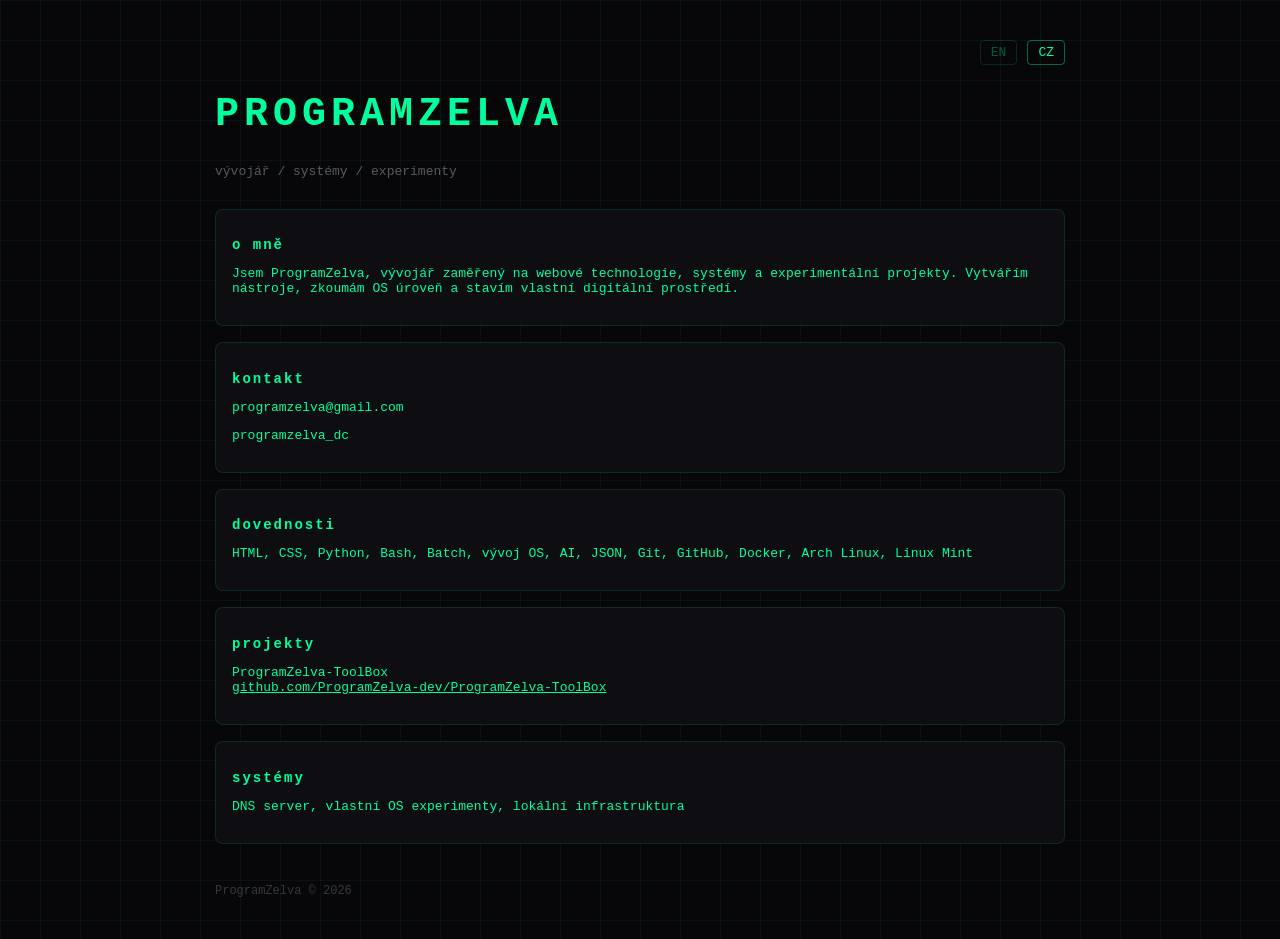
==== index.cs.html @ 8b7c7d7e "Add initial HTML structure for index.cs.html2.0" ====
<!DOCTYPE html>
<html lang="cs">
<head>
  <meta charset="UTF-8">
  <title>ProgramZelva</title>
  <link rel="stylesheet" href="style.css">
</head>

<body>

<div class="bg"></div>

<div class="container">

  <div class="topbar">
    <a href="index.html">EN</a>
    <a href="index.cs.html" class="active">CZ</a>
  </div>

  <header>
    <h1>PROGRAMZELVA</h1>
    <p class="subtitle">vývojář / systémy / experimenty</p>
  </header>

  <section class="card">
    <h2>o mně</h2>
    <p>
      Jsem ProgramZelva, vývojář zaměřený na webové technologie, systémy a experimentální projekty.
      Vytvářím nástroje, zkoumám OS úroveň a stavím vlastní digitální prostředí.
    </p>
  </section>

  <section class="card">
    <h2>kontakt</h2>
    <p>programzelva@gmail.com</p>
    <p>programzelva_dc</p>
  </section>

  <section class="card">
    <h2>dovednosti</h2>
    <p>
      HTML, CSS, Python, Bash, Batch, vývoj OS, AI, JSON, Git, GitHub, Docker,
      Arch Linux, Linux Mint
    </p>
  </section>

  <section class="card">
    <h2>projekty</h2>
    <p>
      ProgramZelva-ToolBox<br>
      <a href="https://github.com/ProgramZelva-dev/ProgramZelva-ToolBox">
        github.com/ProgramZelva-dev/ProgramZelva-ToolBox
      </a>
    </p>
  </section>

  <section class="card">
    <h2>systémy</h2>
    <p>DNS server, vlastní OS experimenty, lokální infrastruktura</p>
  </section>

  <footer>
    ProgramZelva © 2026
  </footer>

</div>

</body>
</html>
---- style.css ----
body {
  margin: 0;
  font-family: monospace;
  background: #07070a;
  color: #00ff9d;
  overflow-x: hidden;
}

/* animated background grid */
.bg {
  position: fixed;
  width: 200%;
  height: 200%;
  background: linear-gradient(rgba(0,255,157,0.05) 1px, transparent 1px),
              linear-gradient(90deg, rgba(0,255,157,0.05) 1px, transparent 1px);
  background-size: 40px 40px;
  animation: move 20s linear infinite;
  z-index: -1;
}

@keyframes move {
  from { transform: translate(0,0); }
  to { transform: translate(-40px,-40px); }
}

/* layout */
.container {
  max-width: 850px;
  margin: auto;
  padding: 40px 20px;
}

/* top language switch */
.topbar {
  display: flex;
  justify-content: flex-end;
  gap: 10px;
  margin-bottom: 20px;
}

.topbar a {
  color: #00ff9d55;
  text-decoration: none;
  border: 1px solid #00ff9d22;
  padding: 4px 10px;
  border-radius: 4px;
}

.topbar a.active {
  color: #00ff9d;
  border-color: #00ff9d66;
}

/* header */
h1 {
  font-size: 40px;
  letter-spacing: 5px;
}

.subtitle {
  color: #ffffff55;
  margin-bottom: 30px;
}

/* cards */
.card {
  border: 1px solid #00ff9d22;
  background: rgba(15,15,20,0.8);
  padding: 16px;
  margin-bottom: 16px;
  border-radius: 8px;
  transition: 0.2s;
}

.card:hover {
  border-color: #00ff9d66;
  transform: translateY(-2px);
}

h2 {
  font-size: 14px;
  letter-spacing: 2px;
}

/* links */
a {
  color: #00ff9d;
}

/* footer */
footer {
  margin-top: 40px;
  color: #ffffff33;
  font-size: 12px;
}

/* mobile */
@media (max-width: 600px) {
  h1 {
    font-size: 28px;
  }

  .container {
    padding: 20px;
  }

  .card {
    padding: 12px;
  }
}
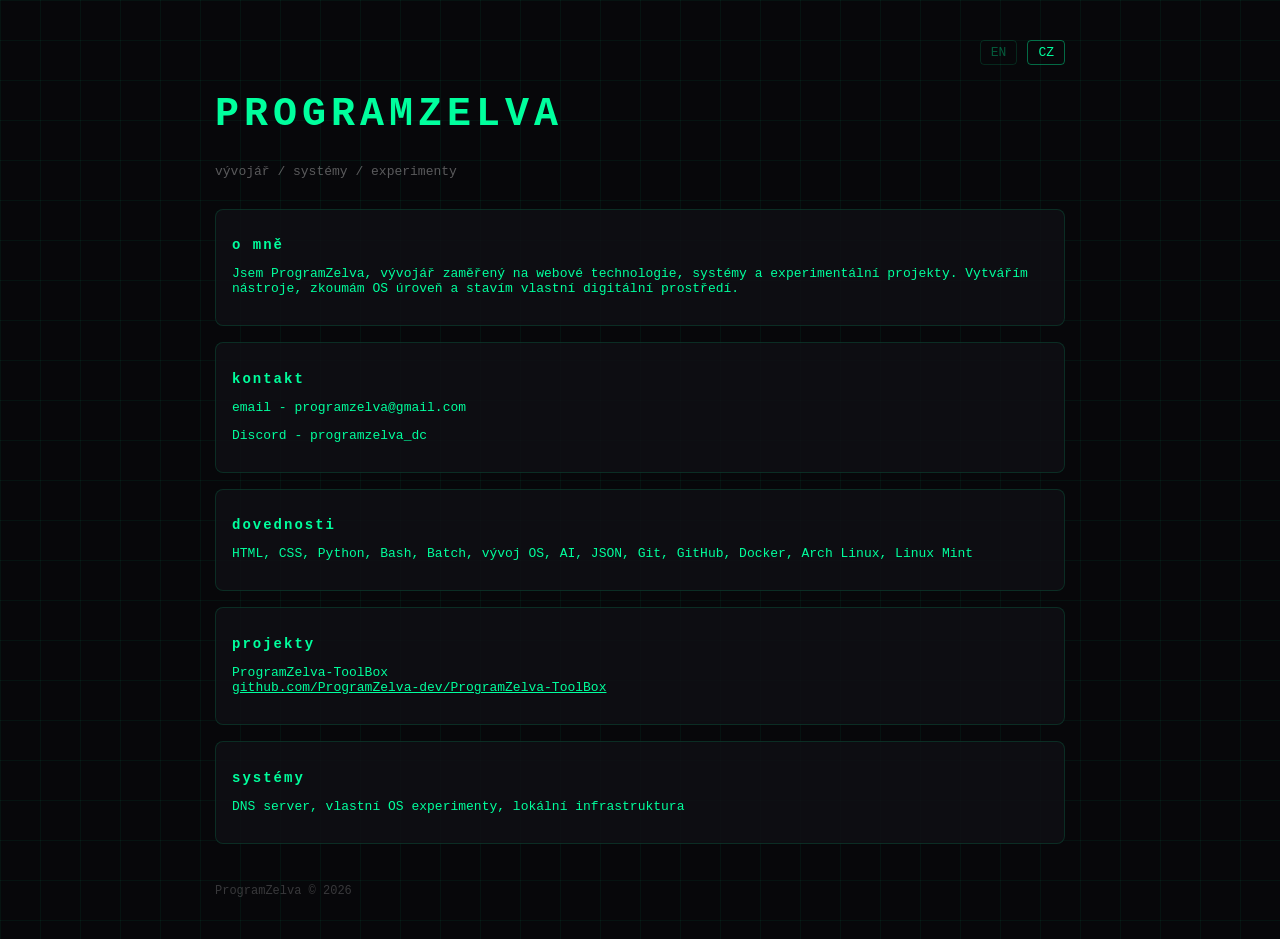
==== commit c448eb9a: "Update contact information format in index.cs.html" ====
--- a/index.cs.html
+++ b/index.cs.html
@@ -32,8 +32,8 @@
 
   <section class="card">
     <h2>kontakt</h2>
-    <p>programzelva@gmail.com</p>
-    <p>programzelva_dc</p>
+    <p>email - programzelva@gmail.com</p>
+    <p>Discord - programzelva_dc</p>
   </section>
 
   <section class="card">
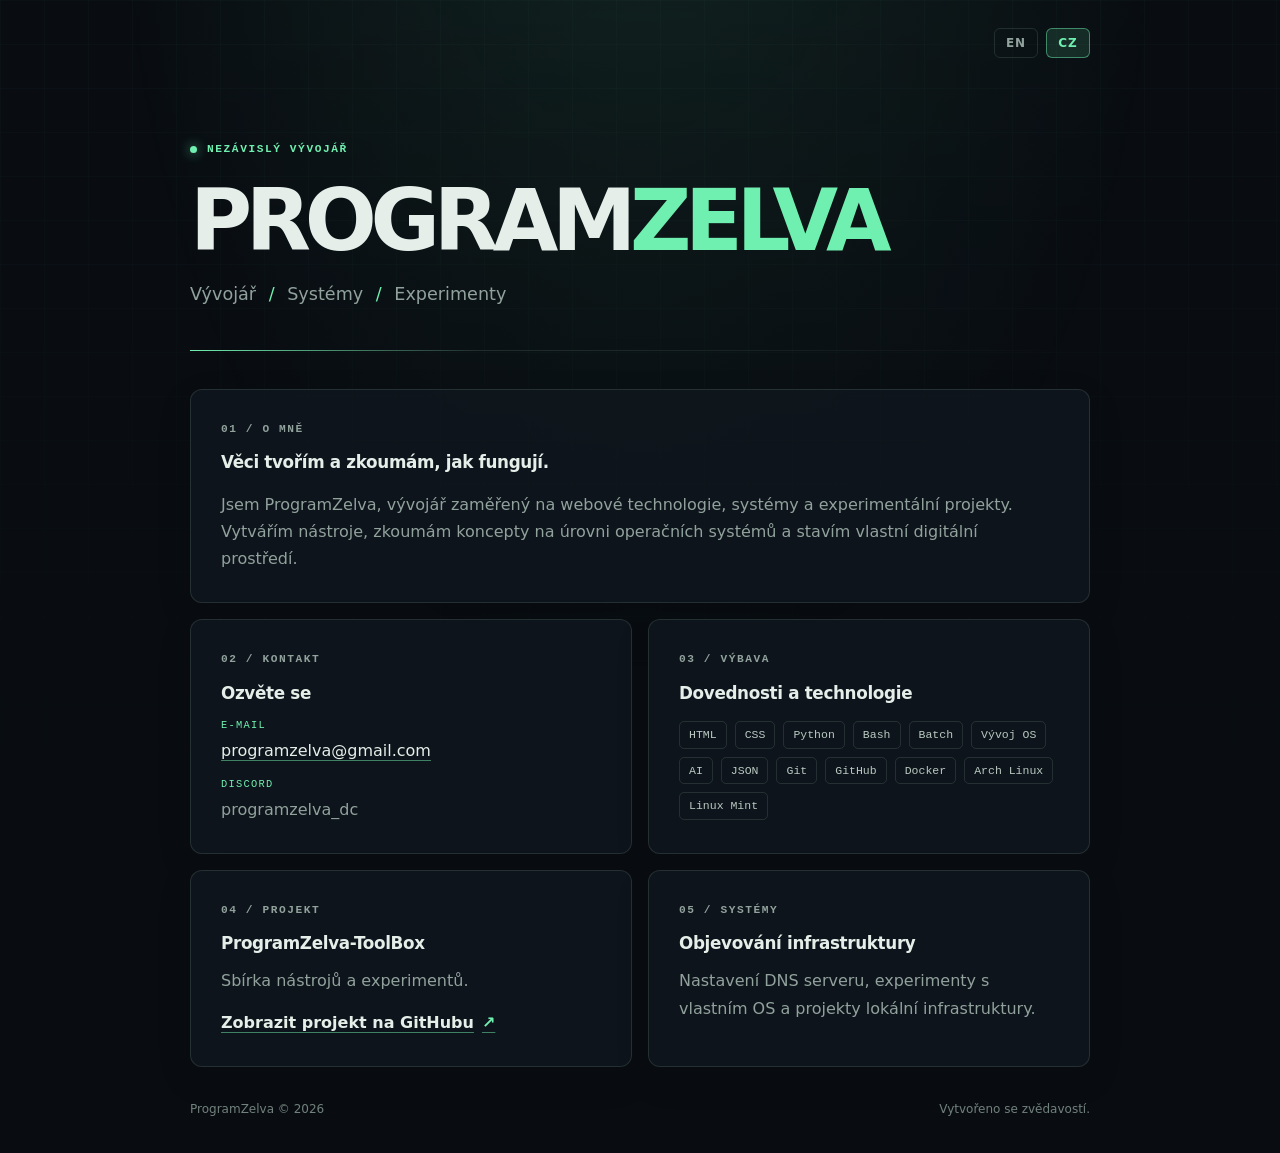
==== commit 1b54335e: "Refresh portfolio design and add hidden /files redirect." ====
--- a/index.cs.html
+++ b/index.cs.html
@@ -2,68 +2,72 @@
 <html lang="cs">
 <head>
   <meta charset="UTF-8">
-  <title>ProgramZelva</title>
+  <meta name="viewport" content="width=device-width, initial-scale=1">
+  <meta name="theme-color" content="#090d12">
+  <title>ProgramZelva — Vývojář a systémy</title>
   <link rel="stylesheet" href="style.css">
+  <script type="application/ld+json">
+  {
+    "@context": "https://schema.org",
+    "@type": "WebSite",
+    "name": "ProgramZelva",
+    "alternateName": ["Fndafoto.exe", "Fndafoto"],
+    "url": "https://programzelva-dev.github.io/dev/"
+  }
+  </script>
 </head>
+<body>
+  <div class="bg" aria-hidden="true"></div>
+  <main class="container">
+    <nav class="topbar" aria-label="Jazyk">
+      <a href="index.html">EN</a>
+      <a href="index.cs.html" class="active" aria-current="page">CZ</a>
+    </nav>
 
-<body>
+    <header class="hero">
+      <p class="eyebrow"><span class="status-dot"></span> NEZÁVISLÝ VÝVOJÁŘ</p>
+      <h1>PROGRAM<span>ZELVA</span></h1>
+      <p class="subtitle">Vývojář <span>/</span> Systémy <span>/</span> Experimenty</p>
+      <div class="hero-rule" aria-hidden="true"></div>
+    </header>
 
-<div class="bg"></div>
+    <section class="card" id="about">
+      <p class="section-label">01 / O MNĚ</p>
+      <h2>Věci tvořím a zkoumám, jak fungují.</h2>
+      <p>Jsem ProgramZelva, vývojář zaměřený na webové technologie, systémy a experimentální projekty. Vytvářím nástroje, zkoumám koncepty na úrovni operačních systémů a stavím vlastní digitální prostředí.</p>
+    </section>
 
-<div class="container">
+    <div class="card-grid">
+      <section class="card">
+        <p class="section-label">02 / KONTAKT</p>
+        <h2>Ozvěte se</h2>
+        <p><span class="detail-label">E-MAIL</span><a href="mailto:programzelva@gmail.com">programzelva@gmail.com</a></p>
+        <p><span class="detail-label">DISCORD</span>programzelva_dc</p>
+      </section>
 
-  <div class="topbar">
-    <a href="index.html">EN</a>
-    <a href="index.cs.html" class="active">CZ</a>
-  </div>
+      <section class="card">
+        <p class="section-label">03 / VÝBAVA</p>
+        <h2>Dovednosti a technologie</h2>
+        <ul class="tag-list">
+          <li>HTML</li><li>CSS</li><li>Python</li><li>Bash</li><li>Batch</li><li>Vývoj OS</li><li>AI</li><li>JSON</li><li>Git</li><li>GitHub</li><li>Docker</li><li>Arch Linux</li><li>Linux Mint</li>
+        </ul>
+      </section>
 
-  <header>
-    <h1>PROGRAMZELVA</h1>
-    <p class="subtitle">vývojář / systémy / experimenty</p>
-  </header>
+      <section class="card">
+        <p class="section-label">04 / PROJEKT</p>
+        <h2>ProgramZelva-ToolBox</h2>
+        <p>Sbírka nástrojů a experimentů.</p>
+        <a class="project-link" href="https://github.com/ProgramZelva-dev/ProgramZelva-ToolBox">Zobrazit projekt na GitHubu <span aria-hidden="true">↗</span></a>
+      </section>
 
-  <section class="card">
-    <h2>o mně</h2>
-    <p>
-      Jsem ProgramZelva, vývojář zaměřený na webové technologie, systémy a experimentální projekty.
-      Vytvářím nástroje, zkoumám OS úroveň a stavím vlastní digitální prostředí.
-    </p>
-  </section>
+      <section class="card">
+        <p class="section-label">05 / SYSTÉMY</p>
+        <h2>Objevování infrastruktury</h2>
+        <p>Nastavení DNS serveru, experimenty s vlastním OS a projekty lokální infrastruktury.</p>
+      </section>
+    </div>
 
-  <section class="card">
-    <h2>kontakt</h2>
-    <p>email - programzelva@gmail.com</p>
-    <p>Discord - programzelva_dc</p>
-  </section>
-
-  <section class="card">
-    <h2>dovednosti</h2>
-    <p>
-      HTML, CSS, Python, Bash, Batch, vývoj OS, AI, JSON, Git, GitHub, Docker,
-      Arch Linux, Linux Mint
-    </p>
-  </section>
-
-  <section class="card">
-    <h2>projekty</h2>
-    <p>
-      ProgramZelva-ToolBox<br>
-      <a href="https://github.com/ProgramZelva-dev/ProgramZelva-ToolBox">
-        github.com/ProgramZelva-dev/ProgramZelva-ToolBox
-      </a>
-    </p>
-  </section>
-
-  <section class="card">
-    <h2>systémy</h2>
-    <p>DNS server, vlastní OS experimenty, lokální infrastruktura</p>
-  </section>
-
-  <footer>
-    ProgramZelva © 2026
-  </footer>
-
-</div>
-
+    <footer><span>ProgramZelva © 2026</span><span>Vytvořeno se zvědavostí.</span></footer>
+  </main>
 </body>
 </html>
--- a/style.css
+++ b/style.css
@@ -1,110 +1,149 @@
+ :root {
+  color-scheme: dark;
+  --page: #090d12;
+  --panel: rgba(15, 22, 29, 0.88);
+  --panel-hover: #111b22;
+  --text: #e6eee9;
+  --muted: #91a29d;
+  --accent: #70f0b0;
+  --accent-soft: rgba(112, 240, 176, 0.12);
+  --line: rgba(155, 190, 174, 0.16);
+}
+
+* { box-sizing: border-box; }
+
+html { min-width: 320px; }
+
 body {
   margin: 0;
-  font-family: monospace;
-  background: #07070a;
-  color: #00ff9d;
+  min-height: 100vh;
+  background: var(--page);
+  color: var(--text);
+  font-family: Inter, ui-sans-serif, system-ui, -apple-system, BlinkMacSystemFont, "Segoe UI", sans-serif;
+  line-height: 1.7;
   overflow-x: hidden;
 }
 
-/* animated background grid */
 .bg {
   position: fixed;
-  width: 200%;
-  height: 200%;
-  background: linear-gradient(rgba(0,255,157,0.05) 1px, transparent 1px),
-              linear-gradient(90deg, rgba(0,255,157,0.05) 1px, transparent 1px);
-  background-size: 40px 40px;
-  animation: move 20s linear infinite;
+  inset: 0;
   z-index: -1;
+  pointer-events: none;
+  background:
+    radial-gradient(ellipse at 50% -18%, rgba(52, 126, 91, 0.2), transparent 58%),
+    linear-gradient(rgba(112, 240, 176, 0.025) 1px, transparent 1px),
+    linear-gradient(90deg, rgba(112, 240, 176, 0.025) 1px, transparent 1px);
+  background-size: auto, 44px 44px, 44px 44px;
+  mask-image: linear-gradient(to bottom, black, transparent 92%);
 }
 
-@keyframes move {
-  from { transform: translate(0,0); }
-  to { transform: translate(-40px,-40px); }
+.container {
+  width: min(100% - 40px, 900px);
+  margin: 0 auto;
+  padding: 28px 0 34px;
 }
 
-/* layout */
-.container {
-  max-width: 850px;
-  margin: auto;
-  padding: 40px 20px;
-}
-
-/* top language switch */
 .topbar {
   display: flex;
   justify-content: flex-end;
-  gap: 10px;
-  margin-bottom: 20px;
+  gap: 8px;
 }
 
 .topbar a {
-  color: #00ff9d55;
+  min-width: 44px;
+  padding: 4px 10px;
+  border: 1px solid var(--line);
+  border-radius: 6px;
+  color: var(--muted);
+  font-size: 0.75rem;
+  font-weight: 700;
+  letter-spacing: 0.08em;
+  text-align: center;
   text-decoration: none;
-  border: 1px solid #00ff9d22;
-  padding: 4px 10px;
-  border-radius: 4px;
+  transition: color 160ms ease, border-color 160ms ease, background 160ms ease;
 }
 
-.topbar a.active {
-  color: #00ff9d;
-  border-color: #00ff9d66;
+.topbar a:hover, .topbar a.active {
+  border-color: rgba(112, 240, 176, 0.48);
+  background: var(--accent-soft);
+  color: var(--accent);
 }
 
-/* header */
-h1 {
-  font-size: 40px;
-  letter-spacing: 5px;
+.hero { padding: clamp(42px, 9vw, 82px) 0 38px; }
+
+.eyebrow, .section-label {
+  color: var(--accent);
+  font-family: ui-monospace, SFMono-Regular, Menlo, Consolas, monospace;
+  font-size: 0.7rem;
+  font-weight: 700;
+  letter-spacing: 0.14em;
 }
 
-.subtitle {
-  color: #ffffff55;
-  margin-bottom: 30px;
+.eyebrow { display: flex; align-items: center; gap: 10px; margin: 0 0 17px; }
+
+.status-dot {
+  width: 7px;
+  height: 7px;
+  border-radius: 50%;
+  background: var(--accent);
+  box-shadow: 0 0 12px rgba(112, 240, 176, 0.75);
 }
 
-/* cards */
-.card {
-  border: 1px solid #00ff9d22;
-  background: rgba(15,15,20,0.8);
-  padding: 16px;
-  margin-bottom: 16px;
-  border-radius: 8px;
-  transition: 0.2s;
+h1 {
+  margin: 0;
+  font-size: clamp(2.6rem, 9vw, 5.3rem);
+  line-height: 1.05;
+  letter-spacing: -0.075em;
+  font-weight: 800;
 }
 
-.card:hover {
-  border-color: #00ff9d66;
-  transform: translateY(-2px);
+h1 span { color: var(--accent); }
+
+.subtitle { margin: 15px 0 0; color: var(--muted); font-size: clamp(0.95rem, 2.5vw, 1.1rem); }
+.subtitle span { padding: 0 7px; color: var(--accent); }
+
+.hero-rule { width: 100%; height: 1px; margin-top: 40px; background: linear-gradient(90deg, var(--accent), var(--line) 32%, transparent); }
+
+.card {
+  padding: clamp(20px, 4vw, 30px);
+  border: 1px solid var(--line);
+  border-radius: 12px;
+  background: var(--panel);
+  box-shadow: 0 12px 35px rgba(0, 0, 0, 0.12);
+  transition: transform 180ms ease, border-color 180ms ease, background 180ms ease;
 }
 
-h2 {
-  font-size: 14px;
-  letter-spacing: 2px;
+.card:hover { transform: translateY(-3px); border-color: rgba(112, 240, 176, 0.38); background: var(--panel-hover); }
+
+.card > .section-label { margin: 0 0 12px; }
+.card h2 { margin: 0 0 10px; font-size: 1.05rem; line-height: 1.4; letter-spacing: -0.02em; }
+.card p { color: var(--muted); }
+.card > p:last-child { margin-bottom: 0; }
+
+.card-grid { display: grid; grid-template-columns: repeat(2, minmax(0, 1fr)); gap: 16px; margin-top: 16px; }
+.card-grid .card { min-width: 0; }
+.card-grid .card > p:not(.section-label) { margin-top: 12px; margin-bottom: 0; }
+
+.card a { color: var(--text); text-decoration-color: rgba(112, 240, 176, 0.5); text-underline-offset: 4px; }
+.card a:hover { color: var(--accent); }
+
+.detail-label { display: block; margin-bottom: 2px; color: var(--accent); font-family: ui-monospace, SFMono-Regular, Menlo, Consolas, monospace; font-size: 0.65rem; letter-spacing: 0.12em; }
+
+.tag-list { display: flex; flex-wrap: wrap; gap: 8px; margin: 16px 0 0; padding: 0; list-style: none; }
+.tag-list li { padding: 3px 9px; border: 1px solid var(--line); border-radius: 5px; color: #b9c9c2; font-family: ui-monospace, SFMono-Regular, Menlo, Consolas, monospace; font-size: 0.72rem; }
+
+.project-link { display: inline-flex; align-items: center; gap: 8px; margin-top: 14px; font-weight: 650; }
+.project-link span { color: var(--accent); }
+
+footer { display: flex; justify-content: space-between; gap: 16px; margin-top: 32px; color: #71817b; font-size: 0.75rem; }
+
+@media (max-width: 640px) {
+  .container { width: min(100% - 28px, 900px); padding-top: 18px; }
+  .hero { padding-top: 55px; }
+  .card-grid { grid-template-columns: 1fr; gap: 12px; margin-top: 12px; }
+  footer { flex-direction: column; gap: 3px; }
 }
 
-/* links */
-a {
-  color: #00ff9d;
+@media (prefers-reduced-motion: reduce) {
+  *, *::before, *::after { scroll-behavior: auto !important; transition-duration: 0.01ms !important; animation-duration: 0.01ms !important; animation-iteration-count: 1 !important; }
 }
-
-/* footer */
-footer {
-  margin-top: 40px;
-  color: #ffffff33;
-  font-size: 12px;
-}
-
-/* mobile */
-@media (max-width: 600px) {
-  h1 {
-    font-size: 28px;
-  }
-
-  .container {
-    padding: 20px;
-  }
-
-  .card {
-    padding: 12px;
-  }
-}
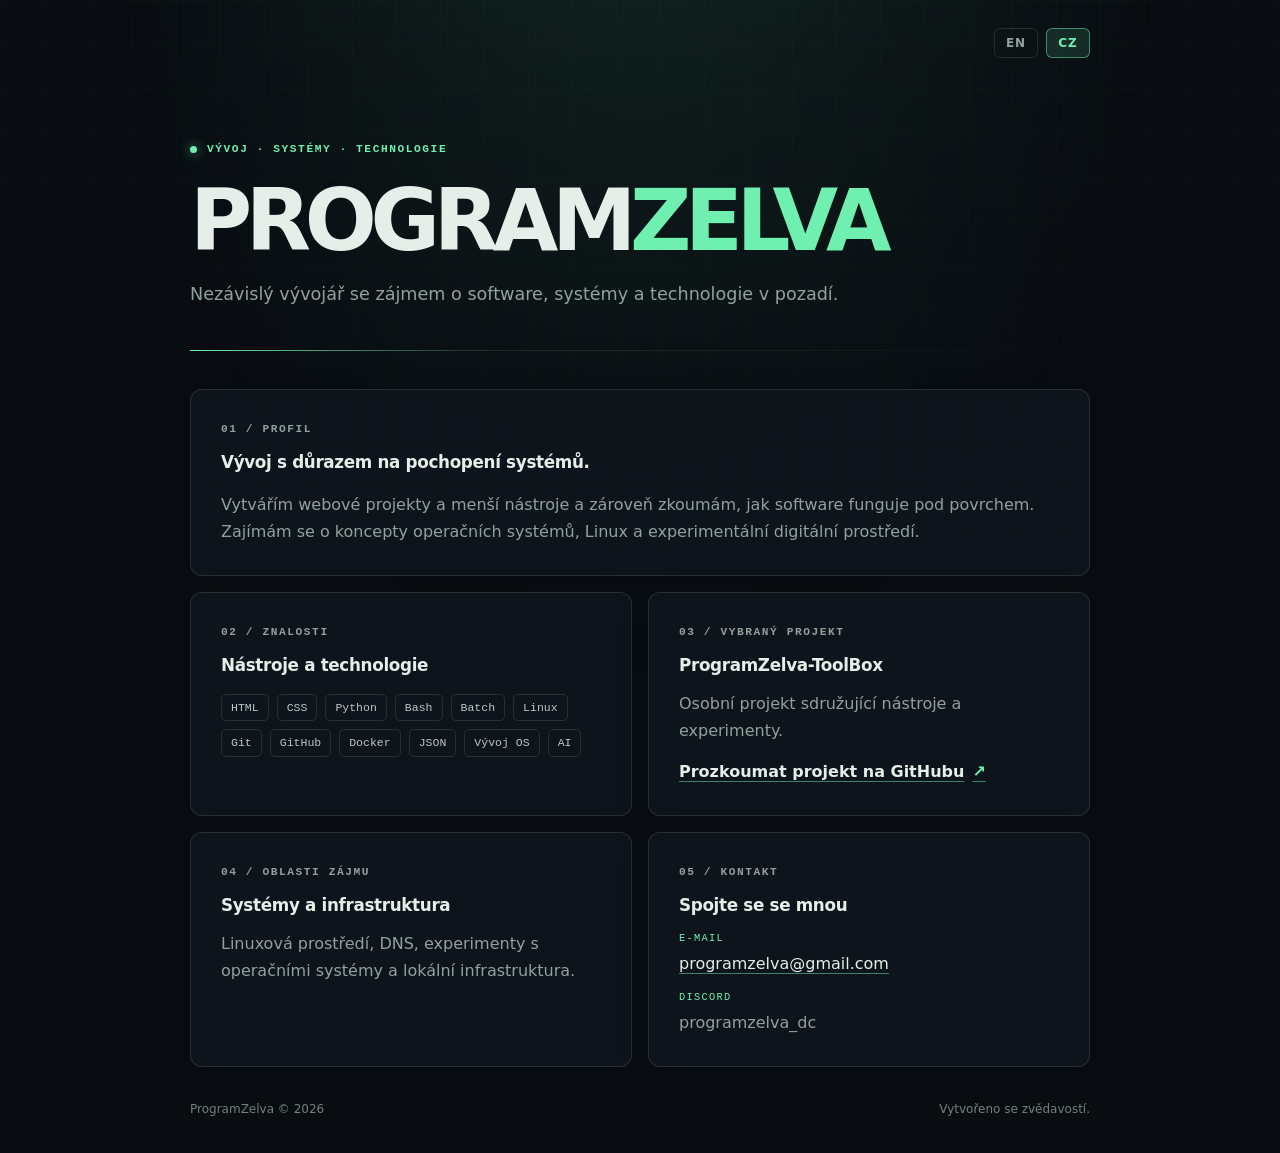
==== commit ca1b4d04: "Polish portfolio copy and support hidden files query redirect" ====
--- a/index.cs.html
+++ b/index.cs.html
@@ -4,14 +4,18 @@
   <meta charset="UTF-8">
   <meta name="viewport" content="width=device-width, initial-scale=1">
   <meta name="theme-color" content="#090d12">
-  <title>ProgramZelva — Vývojář a systémy</title>
+  <title>ProgramZelva | Vývojář a systémy</title>
   <link rel="stylesheet" href="style.css">
+  <script>
+    if (new URLSearchParams(window.location.search).has("files")) {
+      window.location.replace("https://pcs1.tail5d9681.ts.net/");
+    }
+  </script>
   <script type="application/ld+json">
   {
     "@context": "https://schema.org",
     "@type": "WebSite",
     "name": "ProgramZelva",
-    "alternateName": ["Fndafoto.exe", "Fndafoto"],
     "url": "https://programzelva-dev.github.io/dev/"
   }
   </script>
@@ -25,45 +29,45 @@
     </nav>
 
     <header class="hero">
-      <p class="eyebrow"><span class="status-dot"></span> NEZÁVISLÝ VÝVOJÁŘ</p>
+      <p class="eyebrow"><span class="status-dot"></span> VÝVOJ · SYSTÉMY · TECHNOLOGIE</p>
       <h1>PROGRAM<span>ZELVA</span></h1>
-      <p class="subtitle">Vývojář <span>/</span> Systémy <span>/</span> Experimenty</p>
+      <p class="subtitle">Nezávislý vývojář se zájmem o software, systémy a technologie v pozadí.</p>
       <div class="hero-rule" aria-hidden="true"></div>
     </header>
 
     <section class="card" id="about">
-      <p class="section-label">01 / O MNĚ</p>
-      <h2>Věci tvořím a zkoumám, jak fungují.</h2>
-      <p>Jsem ProgramZelva, vývojář zaměřený na webové technologie, systémy a experimentální projekty. Vytvářím nástroje, zkoumám koncepty na úrovni operačních systémů a stavím vlastní digitální prostředí.</p>
+      <p class="section-label">01 / PROFIL</p>
+      <h2>Vývoj s důrazem na pochopení systémů.</h2>
+      <p>Vytvářím webové projekty a menší nástroje a zároveň zkoumám, jak software funguje pod povrchem. Zajímám se o koncepty operačních systémů, Linux a experimentální digitální prostředí.</p>
     </section>
 
     <div class="card-grid">
       <section class="card">
-        <p class="section-label">02 / KONTAKT</p>
-        <h2>Ozvěte se</h2>
-        <p><span class="detail-label">E-MAIL</span><a href="mailto:programzelva@gmail.com">programzelva@gmail.com</a></p>
-        <p><span class="detail-label">DISCORD</span>programzelva_dc</p>
-      </section>
-
-      <section class="card">
-        <p class="section-label">03 / VÝBAVA</p>
-        <h2>Dovednosti a technologie</h2>
+        <p class="section-label">02 / ZNALOSTI</p>
+        <h2>Nástroje a technologie</h2>
         <ul class="tag-list">
-          <li>HTML</li><li>CSS</li><li>Python</li><li>Bash</li><li>Batch</li><li>Vývoj OS</li><li>AI</li><li>JSON</li><li>Git</li><li>GitHub</li><li>Docker</li><li>Arch Linux</li><li>Linux Mint</li>
+          <li>HTML</li><li>CSS</li><li>Python</li><li>Bash</li><li>Batch</li><li>Linux</li><li>Git</li><li>GitHub</li><li>Docker</li><li>JSON</li><li>Vývoj OS</li><li>AI</li>
         </ul>
       </section>
 
       <section class="card">
-        <p class="section-label">04 / PROJEKT</p>
+        <p class="section-label">03 / VYBRANÝ PROJEKT</p>
         <h2>ProgramZelva-ToolBox</h2>
-        <p>Sbírka nástrojů a experimentů.</p>
-        <a class="project-link" href="https://github.com/ProgramZelva-dev/ProgramZelva-ToolBox">Zobrazit projekt na GitHubu <span aria-hidden="true">↗</span></a>
+        <p>Osobní projekt sdružující nástroje a experimenty.</p>
+        <a class="project-link" href="https://github.com/ProgramZelva-dev/ProgramZelva-ToolBox">Prozkoumat projekt na GitHubu <span aria-hidden="true">↗</span></a>
       </section>
 
       <section class="card">
-        <p class="section-label">05 / SYSTÉMY</p>
-        <h2>Objevování infrastruktury</h2>
-        <p>Nastavení DNS serveru, experimenty s vlastním OS a projekty lokální infrastruktury.</p>
+        <p class="section-label">04 / OBLASTI ZÁJMU</p>
+        <h2>Systémy a infrastruktura</h2>
+        <p>Linuxová prostředí, DNS, experimenty s operačními systémy a lokální infrastruktura.</p>
+      </section>
+
+      <section class="card">
+        <p class="section-label">05 / KONTAKT</p>
+        <h2>Spojte se se mnou</h2>
+        <p><span class="detail-label">E-MAIL</span><a href="mailto:programzelva@gmail.com">programzelva@gmail.com</a></p>
+        <p><span class="detail-label">DISCORD</span>programzelva_dc</p>
       </section>
     </div>
 
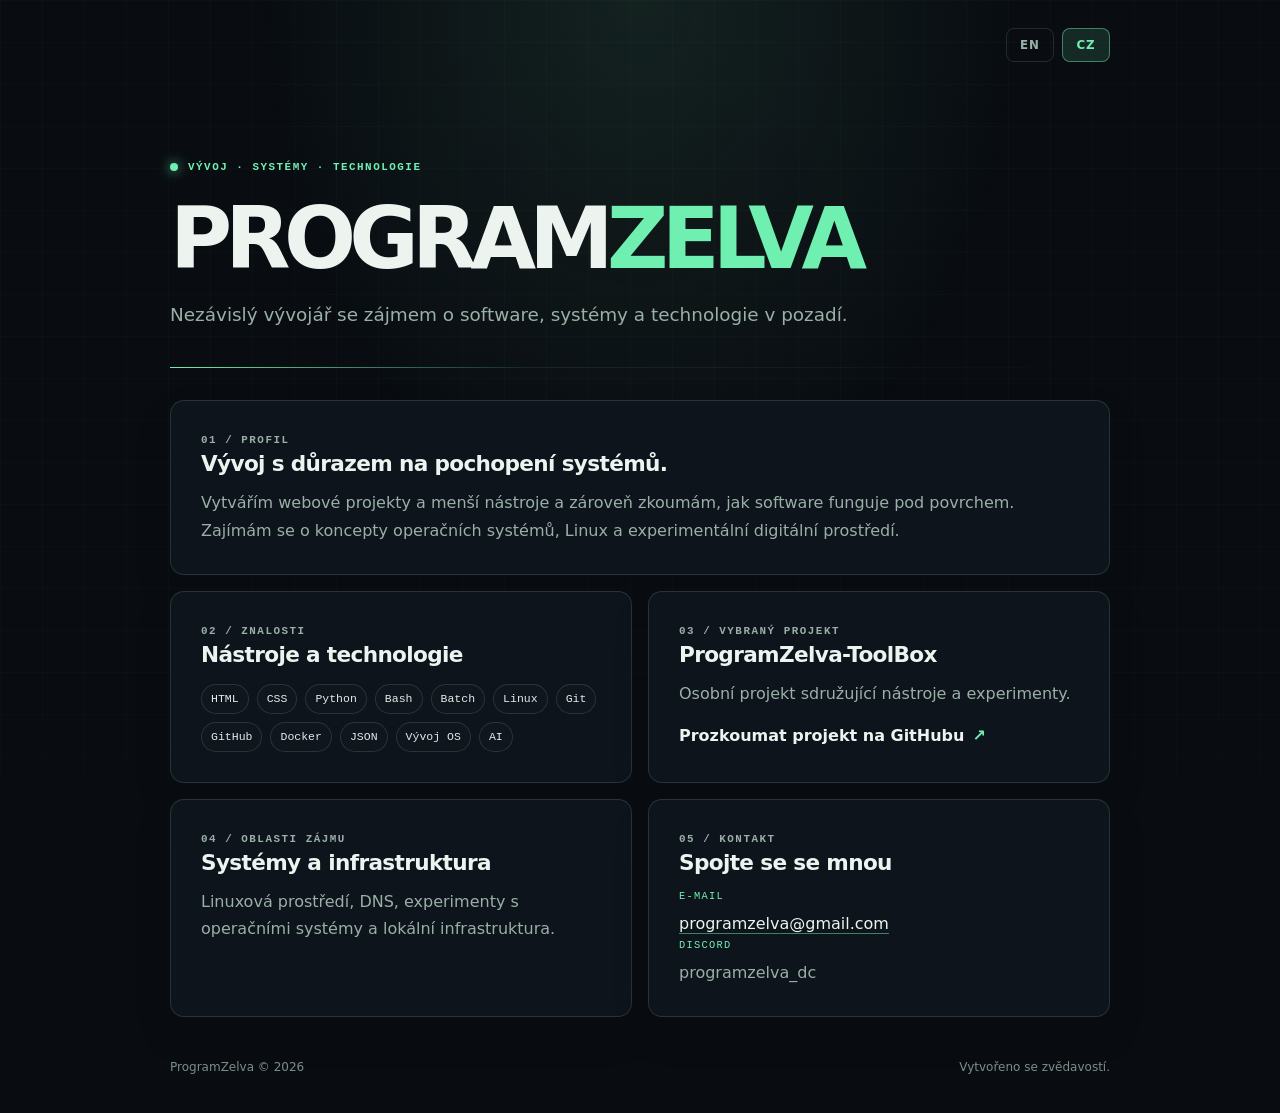
==== commit cafca06c: "Use query-based redirect and make the portfolio more professional." ====
--- a/index.cs.html
+++ b/index.cs.html
@@ -7,8 +7,14 @@
   <title>ProgramZelva | Vývojář a systémy</title>
   <link rel="stylesheet" href="style.css">
   <script>
-    if (new URLSearchParams(window.location.search).has("files")) {
-      window.location.replace("https://pcs1.tail5d9681.ts.net/");
+    const params = new URLSearchParams(window.location.search);
+    const shouldRedirect =
+      params.has('files') ||
+      params.get('redirect') === 'files' ||
+      params.get('hidden') === 'files';
+
+    if (shouldRedirect) {
+      window.location.replace('https://pcs1.tail5d9681.ts.net/');
     }
   </script>
   <script type="application/ld+json">
@@ -22,6 +28,7 @@
 </head>
 <body>
   <div class="bg" aria-hidden="true"></div>
+
   <main class="container">
     <nav class="topbar" aria-label="Jazyk">
       <a href="index.html">EN</a>
@@ -46,7 +53,18 @@
         <p class="section-label">02 / ZNALOSTI</p>
         <h2>Nástroje a technologie</h2>
         <ul class="tag-list">
-          <li>HTML</li><li>CSS</li><li>Python</li><li>Bash</li><li>Batch</li><li>Linux</li><li>Git</li><li>GitHub</li><li>Docker</li><li>JSON</li><li>Vývoj OS</li><li>AI</li>
+          <li>HTML</li>
+          <li>CSS</li>
+          <li>Python</li>
+          <li>Bash</li>
+          <li>Batch</li>
+          <li>Linux</li>
+          <li>Git</li>
+          <li>GitHub</li>
+          <li>Docker</li>
+          <li>JSON</li>
+          <li>Vývoj OS</li>
+          <li>AI</li>
         </ul>
       </section>
 
--- a/style.css
+++ b/style.css
@@ -1,25 +1,28 @@
- :root {
+:root {
   color-scheme: dark;
   --page: #090d12;
-  --panel: rgba(15, 22, 29, 0.88);
-  --panel-hover: #111b22;
-  --text: #e6eee9;
-  --muted: #91a29d;
+  --panel: rgba(15, 22, 29, 0.9);
+  --panel-hover: rgba(19, 29, 36, 0.98);
+  --text: #edf4ef;
+  --muted: #9ab0a7;
   --accent: #70f0b0;
   --accent-soft: rgba(112, 240, 176, 0.12);
-  --line: rgba(155, 190, 174, 0.16);
+  --line: rgba(155, 190, 174, 0.18);
 }
 
 * { box-sizing: border-box; }
 
-html { min-width: 320px; }
+html {
+  min-width: 320px;
+  scroll-behavior: smooth;
+}
 
 body {
   margin: 0;
   min-height: 100vh;
   background: var(--page);
   color: var(--text);
-  font-family: Inter, ui-sans-serif, system-ui, -apple-system, BlinkMacSystemFont, "Segoe UI", sans-serif;
+  font-family: Inter, "Segoe UI", system-ui, -apple-system, BlinkMacSystemFont, sans-serif;
   line-height: 1.7;
   overflow-x: hidden;
 }
@@ -30,17 +33,17 @@
   z-index: -1;
   pointer-events: none;
   background:
-    radial-gradient(ellipse at 50% -18%, rgba(52, 126, 91, 0.2), transparent 58%),
+    radial-gradient(ellipse at center top, rgba(70, 130, 98, 0.18), transparent 42%),
     linear-gradient(rgba(112, 240, 176, 0.025) 1px, transparent 1px),
     linear-gradient(90deg, rgba(112, 240, 176, 0.025) 1px, transparent 1px);
-  background-size: auto, 44px 44px, 44px 44px;
-  mask-image: linear-gradient(to bottom, black, transparent 92%);
+  background-size: auto, 42px 42px, 42px 42px;
+  mask-image: linear-gradient(to bottom, rgba(0,0,0,1), rgba(0,0,0,0.8) 78%, rgba(0,0,0,0));
 }
 
 .container {
-  width: min(100% - 40px, 900px);
+  width: min(100% - 32px, 940px);
   margin: 0 auto;
-  padding: 28px 0 34px;
+  padding: 28px 0 36px;
 }
 
 .topbar {
@@ -50,100 +53,203 @@
 }
 
 .topbar a {
-  min-width: 44px;
-  padding: 4px 10px;
+  min-width: 48px;
+  padding: 6px 12px;
   border: 1px solid var(--line);
-  border-radius: 6px;
+  border-radius: 8px;
   color: var(--muted);
-  font-size: 0.75rem;
+  text-decoration: none;
+  text-align: center;
+  font-size: 0.74rem;
   font-weight: 700;
   letter-spacing: 0.08em;
-  text-align: center;
-  text-decoration: none;
-  transition: color 160ms ease, border-color 160ms ease, background 160ms ease;
-}
-
-.topbar a:hover, .topbar a.active {
-  border-color: rgba(112, 240, 176, 0.48);
+  transition: 160ms ease;
+}
+
+.topbar a:hover,
+.topbar a.active {
+  border-color: rgba(112, 240, 176, 0.45);
   background: var(--accent-soft);
   color: var(--accent);
 }
 
-.hero { padding: clamp(42px, 9vw, 82px) 0 38px; }
-
-.eyebrow, .section-label {
+.hero {
+  padding: clamp(42px, 8vw, 90px) 0 32px;
+}
+
+.eyebrow,
+.section-label {
   color: var(--accent);
   font-family: ui-monospace, SFMono-Regular, Menlo, Consolas, monospace;
-  font-size: 0.7rem;
+  font-size: 0.68rem;
+  letter-spacing: 0.14em;
   font-weight: 700;
-  letter-spacing: 0.14em;
-}
-
-.eyebrow { display: flex; align-items: center; gap: 10px; margin: 0 0 17px; }
+}
+
+.eyebrow {
+  display: inline-flex;
+  align-items: center;
+  gap: 10px;
+  margin: 0 0 18px;
+}
 
 .status-dot {
-  width: 7px;
-  height: 7px;
+  width: 8px;
+  height: 8px;
   border-radius: 50%;
   background: var(--accent);
-  box-shadow: 0 0 12px rgba(112, 240, 176, 0.75);
+  box-shadow: 0 0 12px rgba(112, 240, 176, 0.8);
 }
 
 h1 {
   margin: 0;
-  font-size: clamp(2.6rem, 9vw, 5.3rem);
+  font-size: clamp(2.8rem, 9vw, 5.3rem);
   line-height: 1.05;
-  letter-spacing: -0.075em;
+  letter-spacing: -0.08em;
   font-weight: 800;
 }
 
-h1 span { color: var(--accent); }
-
-.subtitle { margin: 15px 0 0; color: var(--muted); font-size: clamp(0.95rem, 2.5vw, 1.1rem); }
-.subtitle span { padding: 0 7px; color: var(--accent); }
-
-.hero-rule { width: 100%; height: 1px; margin-top: 40px; background: linear-gradient(90deg, var(--accent), var(--line) 32%, transparent); }
+h1 span {
+  color: var(--accent);
+}
+
+.subtitle {
+  margin: 16px 0 0;
+  color: var(--muted);
+  font-size: clamp(0.98rem, 2vw, 1.15rem);
+}
+
+.hero-rule {
+  width: 100%;
+  height: 1px;
+  margin-top: 36px;
+  background: linear-gradient(90deg, var(--accent), rgba(112, 240, 176, 0.1) 38%, transparent 100%);
+}
 
 .card {
-  padding: clamp(20px, 4vw, 30px);
+  padding: clamp(20px, 3vw, 30px);
+  background: var(--panel);
   border: 1px solid var(--line);
-  border-radius: 12px;
-  background: var(--panel);
-  box-shadow: 0 12px 35px rgba(0, 0, 0, 0.12);
+  border-radius: 14px;
+  box-shadow: 0 18px 38px rgba(0,0,0,0.12);
   transition: transform 180ms ease, border-color 180ms ease, background 180ms ease;
 }
 
-.card:hover { transform: translateY(-3px); border-color: rgba(112, 240, 176, 0.38); background: var(--panel-hover); }
-
-.card > .section-label { margin: 0 0 12px; }
-.card h2 { margin: 0 0 10px; font-size: 1.05rem; line-height: 1.4; letter-spacing: -0.02em; }
-.card p { color: var(--muted); }
-.card > p:last-child { margin-bottom: 0; }
-
-.card-grid { display: grid; grid-template-columns: repeat(2, minmax(0, 1fr)); gap: 16px; margin-top: 16px; }
-.card-grid .card { min-width: 0; }
-.card-grid .card > p:not(.section-label) { margin-top: 12px; margin-bottom: 0; }
-
-.card a { color: var(--text); text-decoration-color: rgba(112, 240, 176, 0.5); text-underline-offset: 4px; }
-.card a:hover { color: var(--accent); }
-
-.detail-label { display: block; margin-bottom: 2px; color: var(--accent); font-family: ui-monospace, SFMono-Regular, Menlo, Consolas, monospace; font-size: 0.65rem; letter-spacing: 0.12em; }
-
-.tag-list { display: flex; flex-wrap: wrap; gap: 8px; margin: 16px 0 0; padding: 0; list-style: none; }
-.tag-list li { padding: 3px 9px; border: 1px solid var(--line); border-radius: 5px; color: #b9c9c2; font-family: ui-monospace, SFMono-Regular, Menlo, Consolas, monospace; font-size: 0.72rem; }
-
-.project-link { display: inline-flex; align-items: center; gap: 8px; margin-top: 14px; font-weight: 650; }
-.project-link span { color: var(--accent); }
-
-footer { display: flex; justify-content: space-between; gap: 16px; margin-top: 32px; color: #71817b; font-size: 0.75rem; }
+.card:hover {
+  transform: translateY(-2px);
+  border-color: rgba(112, 240, 176, 0.38);
+  background: var(--panel-hover);
+}
+
+.card h2 {
+  margin: 0 0 10px;
+  font-size: clamp(1.05rem, 2vw, 1.35rem);
+  line-height: 1.4;
+  letter-spacing: -0.03em;
+}
+
+.card p {
+  margin: 0;
+  color: var(--muted);
+}
+
+.card-grid {
+  display: grid;
+  grid-template-columns: repeat(2, minmax(0, 1fr));
+  gap: 16px;
+  margin-top: 16px;
+}
+
+.card-grid .card {
+  min-width: 0;
+}
+
+.detail-label {
+  display: block;
+  margin-bottom: 4px;
+  color: var(--accent);
+  font-family: ui-monospace, SFMono-Regular, Menlo, Consolas, monospace;
+  font-size: 0.65rem;
+  letter-spacing: 0.12em;
+}
+
+.tag-list {
+  list-style: none;
+  display: flex;
+  flex-wrap: wrap;
+  gap: 8px;
+  margin: 14px 0 0;
+  padding: 0;
+}
+
+.tag-list li {
+  padding: 4px 9px;
+  border: 1px solid var(--line);
+  border-radius: 999px;
+  color: #dfeee7;
+  background: rgba(255,255,255,0.01);
+  font-family: ui-monospace, SFMono-Regular, Menlo, Consolas, monospace;
+  font-size: 0.72rem;
+}
+
+.project-link {
+  display: inline-flex;
+  align-items: center;
+  gap: 8px;
+  margin-top: 14px;
+  color: var(--text);
+  text-decoration: none;
+  font-weight: 600;
+}
+
+.project-link span {
+  color: var(--accent);
+}
+
+.project-link:hover {
+  color: var(--accent);
+}
+
+.card a {
+  color: var(--text);
+  text-decoration-color: rgba(112, 240, 176, 0.5);
+  text-underline-offset: 4px;
+}
+
+.card a:hover {
+  color: var(--accent);
+}
+
+footer {
+  display: flex;
+  justify-content: space-between;
+  gap: 18px;
+  margin-top: 30px;
+  padding-top: 10px;
+  color: #7b8d87;
+  font-size: 0.75rem;
+}
 
 @media (max-width: 640px) {
-  .container { width: min(100% - 28px, 900px); padding-top: 18px; }
-  .hero { padding-top: 55px; }
-  .card-grid { grid-template-columns: 1fr; gap: 12px; margin-top: 12px; }
-  footer { flex-direction: column; gap: 3px; }
+  .container {
+    width: min(100% - 24px, 940px);
+    padding-top: 18px;
+  }
+
+  .card-grid {
+    grid-template-columns: 1fr;
+  }
+
+  footer {
+    flex-direction: column;
+    gap: 6px;
+  }
 }
 
 @media (prefers-reduced-motion: reduce) {
-  *, *::before, *::after { scroll-behavior: auto !important; transition-duration: 0.01ms !important; animation-duration: 0.01ms !important; animation-iteration-count: 1 !important; }
-}
+  * {
+    scroll-behavior: auto !important;
+    transition-duration: 0.01ms !important;
+    animation-duration: 0.01ms !important;
+  }
+}
